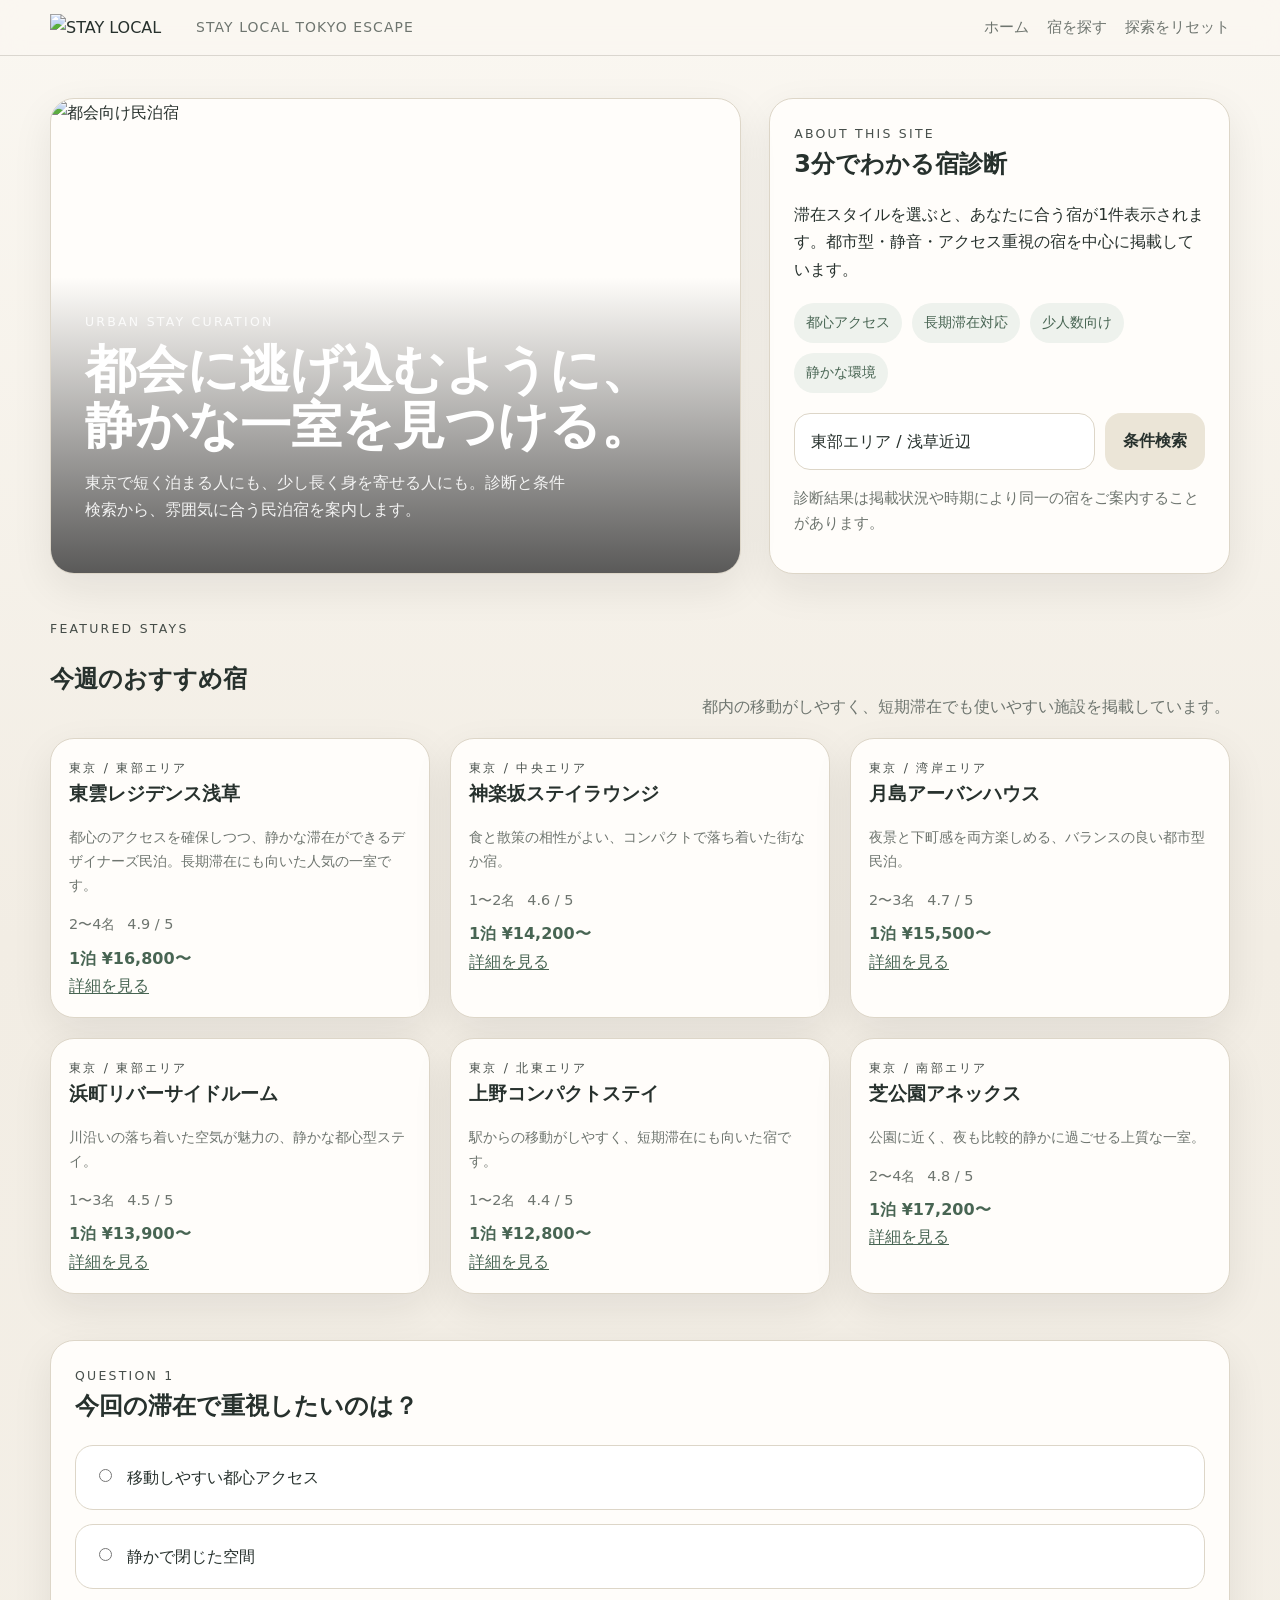
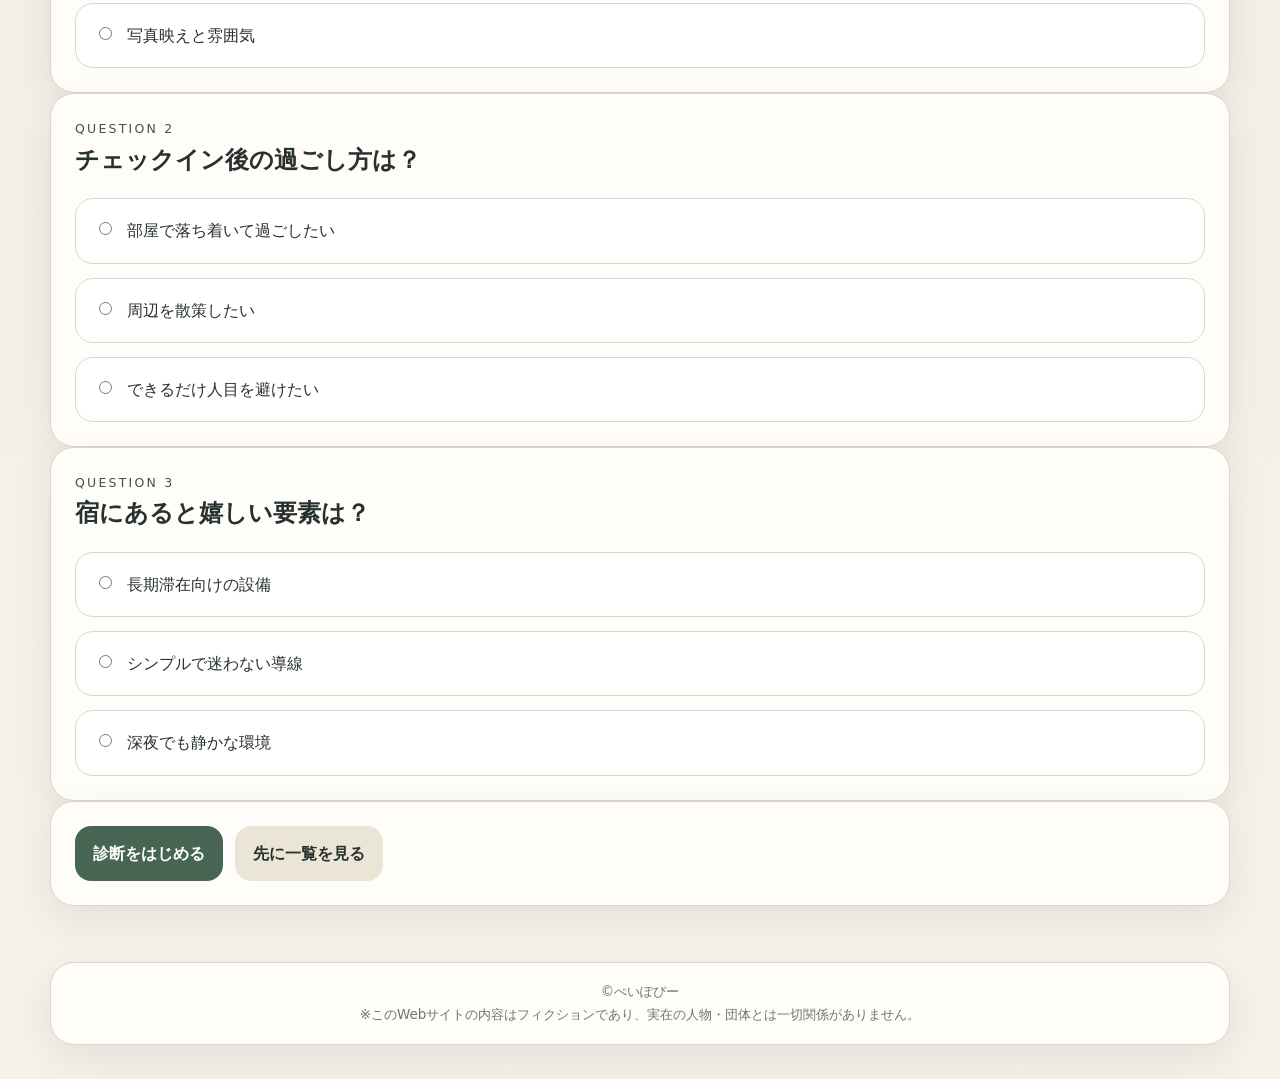
==== index.html @ 92709cf9 "Add files via upload" ====
<!doctype html>
<html lang="ja">
<head>
  <meta charset="utf-8">
  <meta name="viewport" content="width=device-width,initial-scale=1">
  <title>STAY LOCAL TOKYO ESCAPE | 都会向け民泊宿サイト</title>
  <meta name="description" content="都会向け民泊宿を紹介する、診断付きの民泊案内サイト。">
  <link rel="icon" href="./assets/images/favicon_32x32.png" data-r2-href="assets/images/favicon_32x32.png" sizes="32x32">
  <link rel="stylesheet" href="./assets/css/style.css">
<script>
(function () {
  const params = new URLSearchParams(location.search);
  if (!params.get('mode')) {
    params.set('mode', 'favorite');
    const next = location.pathname + '?' + params.toString() + location.hash;
    location.replace(next);
  }
})();
</script>


<script>
(function(){
  const mode=new URLSearchParams(location.search).get('mode');
  if(mode==='trap'){
    document.documentElement.classList.add('page-negative');
    document.body.classList.add('page-negative');
  }
})();
</script>

</head>
<body>

<header class="site-header">
  <div class="container">
    <a class="brand" href="./">
      <img src="./assets/images/logo_240x80.png" data-r2-src="assets/images/logo_240x80.png" alt="STAY LOCAL">
      <div class="brand-copy" data-archive-title>STAY LOCAL TOKYO ESCAPE</div>
    </a>
    <nav class="nav">
      <a href="./">ホーム</a>
      <a href="./search.html">宿を探す</a>
      
      <a href="javascript:void(0)" data-reset-arg>探索をリセット</a>
    </nav>
  </div>
</header>

<main>
  <section class="hero">
    <div class="container hero-grid">
      <div class="hero-card">
        <img src="./assets/images/hero_main_1440x900.png" data-r2-src="assets/images/hero_main_1440x900.png" alt="都会向け民泊宿">
        <div class="hero-overlay">
          <div class="eyebrow">Urban stay curation</div>
          <h1 class="hero-title"><span id="hero-title-main">都会に逃げ込むように、<br>静かな一室を見つける。</span></h1>
          <p class="hero-copy"><span id="hero-copy-main">東京で短く泊まる人にも、少し長く身を寄せる人にも。診断と条件検索から、雰囲気に合う民泊宿を案内します。</span></p>
        </div>
      </div>
      <aside class="hero-side panel">
        <div class="eyebrow">About this site</div>
        <h2>3分でわかる宿診断</h2>
        <p>滞在スタイルを選ぶと、あなたに合う宿が1件表示されます。都市型・静音・アクセス重視の宿を中心に掲載しています。</p>
        <div class="tag-list">
          <span class="tag">都心アクセス</span><span class="tag">長期滞在対応</span><span class="tag">少人数向け</span><span class="tag">静かな環境</span>
        </div>
        <div class="search-bar" style="margin-top:18px">
          <input type="text" value="東部エリア / 浅草近辺" aria-label="おすすめ条件" readonly>
          <a class="button alt" href="./search.html">条件検索</a>
        </div>
        <p class="notice">診断結果は掲載状況や時期により同一の宿をご案内することがあります。</p>
      </aside>
    </div>
  </section>

  <section class="section">
    <div class="container section-head">
      <div><div class="eyebrow">Featured stays</div><h2>今週のおすすめ宿</h2></div>
      <p>都内の移動がしやすく、短期滞在でも使いやすい施設を掲載しています。</p>
    </div>
    <div class="container grid-3" id="featured-stays"></div>
  </section>

  <section class="section">
    <div class="container">
      <form id="diagnosis-form"></form>
      <div class="panel">
        <div class="choice-row">
          <button id="start-diagnosis" class="button">診断をはじめる</button>
          <a class="button alt" href="./search.html">先に一覧を見る</a>
        </div>
        <p id="diagnosis-teaser" class="notice hidden" style="margin-top:12px;">結果を読み込み中です…</p>
      </div>
    </div>
  </section>
</main>

<footer class="site-footer">
  <div class="container">
    <div class="footer-card">
      <div>©ぺいぽぴー</div>
      <div>※このWebサイトの内容はフィクションであり、実在の人物・団体とは一切関係がありません。</div>
    </div>
  </div>
</footer>

<div id="noise-overlay" class="noise-overlay" aria-hidden="true">
  <div class="noise-layer noise-layer-1"></div>
  <div class="noise-layer noise-layer-2"></div>
  <div class="noise-layer noise-layer-3"></div>
  <div class="noise-flash noise-flash-overlay"></div>
  <div id="noise-message" class="noise-message">サイトが改変されました。</div>
</div>

<div class="noise-flash"></div>
<div class="fade-layer"></div>

<script src="./assets/js/config.js"></script>
<script src="./assets/js/main.js"></script>
<script src="./assets/js/diagnosis.js"></script>
<script>
fetch(dataUrl('data/stays.json')).then(r=>r.json()).then(stays=>{
  const el = document.getElementById('featured-stays');
  el.innerHTML = stays.map(stay => `
    <article class="card">
      <img src="${assetUrl(stay.thumb)}" alt="">
      <div class="card-body">
        <div class="eyebrow">${stay.area}</div>
        <h3>${stay.name}</h3>
        <p class="muted small">${stay.summary}</p>
        <div class="meta"><span>${stay.capacity}</span><span>${stay.score}</span></div>
        <div class="price">${stay.priceText}</div>
        <a class="inline-link" href="${window.withModeUrl(`./detail.html?id=${stay.id}`, window.getMode ? window.getMode() : 'favorite')}">詳細を見る</a>
      </div>
    </article>
  `).join('');
});
</script>

<script>
(function(){
  function applyModeToLinks() {
    const params = new URLSearchParams(location.search);
    const mode = params.get('mode') || 'favorite';
    document.querySelectorAll('a[href]').forEach(a => {
      const href = a.getAttribute('href');
      if (!href || href.startsWith('javascript:') || href.startsWith('#')) return;
      if (!href.startsWith('./') && !href.startsWith('/')) return;
      const url = new URL(href, location.origin);
      url.searchParams.set('mode', mode);
      a.setAttribute('href', url.pathname + '?' + url.searchParams.toString());
    });
  }
  if (document.readyState === 'loading') {
    document.addEventListener('DOMContentLoaded', applyModeToLinks);
  } else {
    applyModeToLinks();
  }
})();
</script>

<script>if(window.applyCurrentModeToLinks){window.applyCurrentModeToLinks(document);}</script>

<script>
(function(){
  function patchFeaturedCardsMode(){
    if (!window.withModeUrl || !window.getMode) return;
    const mode = window.getMode();
    const container = document.getElementById('featured-stays');
    if (!container) return;
    container.querySelectorAll('a[href]').forEach(a => {
      const href = a.getAttribute('href') || '';
      if (href.includes('./detail.html?id=') || href.includes('./result.html?stay=')) {
        a.setAttribute('href', window.withModeUrl(href, mode));
      }
    });
  }
  if (document.readyState === 'loading') {
    document.addEventListener('DOMContentLoaded', function(){
      setTimeout(patchFeaturedCardsMode, 0);
      setTimeout(patchFeaturedCardsMode, 200);
    });
  } else {
    setTimeout(patchFeaturedCardsMode, 0);
    setTimeout(patchFeaturedCardsMode, 200);
  }
})();
</script>

</body>
</html>
---- assets/css/style.css ----
:root{
  --bg:#f6f2ea;--paper:#fffdfa;--ink:#27312d;--muted:#6e756f;--line:#ddd6c8;
  --accent:#486553;--accent-2:#b03a2e;--shadow:0 14px 40px rgba(20,20,20,.08);
  --radius:24px;--max:1180px;
}
*{box-sizing:border-box}
html{scroll-behavior:smooth}
body{margin:0;font-family:"Hiragino Sans","Yu Gothic UI","Meiryo",system-ui,sans-serif;color:var(--ink);background:linear-gradient(180deg,#faf7f1,#f2ede4 35%,#f6f2ea);line-height:1.7}
a{color:inherit;text-decoration:none}img{max-width:100%;display:block}
.container{width:min(calc(100% - 32px),var(--max));margin:0 auto}
.site-header{position:sticky;top:0;z-index:20;background:rgba(250,247,241,.9);backdrop-filter:blur(12px);border-bottom:1px solid rgba(180,175,165,.45)}
.site-header .container{display:flex;align-items:center;justify-content:space-between;padding:14px 0}
.brand{display:flex;align-items:center;gap:14px}.brand img{width:132px;height:auto}.brand-copy{font-size:.87rem;color:var(--muted);letter-spacing:.08em}
.nav{display:flex;gap:18px;align-items:center;flex-wrap:wrap}.nav a{font-size:.95rem;color:var(--muted)}.nav a:hover{color:var(--ink)}
.hero{padding:42px 0 26px}.hero-grid{display:grid;grid-template-columns:1.2fr .8fr;gap:28px;align-items:stretch}
.hero-card,.panel,.card,.result-card,.detail-grid section,.review-card,.archive-card,.footer-card{background:var(--paper);border:1px solid var(--line);border-radius:var(--radius);box-shadow:var(--shadow)}
.hero-card{overflow:hidden;position:relative;min-height:460px}.hero-card img{width:100%;height:100%;object-fit:cover;filter:saturate(.92)}
.hero-overlay{position:absolute;inset:auto 0 0 0;padding:34px;background:linear-gradient(180deg,transparent,rgba(20,20,20,.7));color:#fff}
.eyebrow{letter-spacing:.18em;font-size:.78rem;text-transform:uppercase;opacity:.85}.hero-title{font-size:clamp(2rem,4vw,3.5rem);line-height:1.08;margin:10px 0 14px}.hero-copy{max-width:48ch;opacity:.9}
.hero-side{padding:28px}.tag-list{display:flex;flex-wrap:wrap;gap:10px;margin:20px 0}.tag{padding:8px 12px;border-radius:999px;background:#eef2ed;color:var(--accent);font-size:.88rem}
.grid-3{display:grid;grid-template-columns:repeat(3,1fr);gap:20px}.card{overflow:hidden}
.card-body{padding:18px}.card h3,.panel h2,.result-meta h1,.detail-lead h1,.archive-card h1{margin:0 0 8px}
.meta{display:flex;gap:12px;flex-wrap:wrap;color:var(--muted);font-size:.9rem}.price{font-weight:700;color:var(--accent);margin-top:8px}
.section{padding:18px 0 28px}.section-head{display:flex;justify-content:space-between;align-items:end;margin-bottom:18px;gap:16px}.section-head p{margin:0;color:var(--muted)}
.panel{padding:24px}.diagnosis-choices{display:grid;gap:14px;margin-top:18px}
.choice-btn,.button{appearance:none;border:none;cursor:pointer;background:var(--accent);color:#fff;padding:14px 18px;border-radius:16px;font:inherit;font-weight:700;transition:transform .15s ease,opacity .15s ease,background .15s ease}
.choice-btn:hover,.button:hover{transform:translateY(-1px);opacity:.94}.choice-btn.alt,.button.alt{background:#ebe5d7;color:var(--ink)}
.choice-row{display:flex;gap:12px;flex-wrap:wrap}.notice{font-size:.92rem;color:var(--muted)}
.search-bar{display:flex;gap:10px;flex-wrap:wrap}.search-bar input{flex:1;min-width:220px;padding:14px 16px;border-radius:16px;border:1px solid var(--line);background:#fff;color:var(--ink);font:inherit}
.result-card{display:grid;grid-template-columns:1.15fr .85fr;overflow:hidden}.result-visual{position:relative;background:#111}
.result-visual img{width:100%;height:100%;object-fit:cover;transition:transform .25s ease,filter .25s ease}.result-visual.is-clickable:hover img{transform:scale(1.025)}
.result-visual .click-hint{position:absolute;left:16px;bottom:16px;padding:8px 12px;border-radius:999px;background:rgba(255,255,255,.92);font-size:.9rem;color:var(--ink)}
.result-meta{padding:30px}.kpis{display:grid;grid-template-columns:repeat(3,1fr);gap:12px;margin:20px 0}.kpi{padding:14px;border-radius:18px;background:#f3efe7}.kpi strong{display:block;font-size:1.1rem}
.gallery{display:grid;grid-template-columns:repeat(3,1fr);gap:14px}.gallery img{border-radius:18px;border:1px solid var(--line)}
.detail-grid{display:grid;grid-template-columns:1.2fr .8fr;gap:22px}.sticky-box{position:sticky;top:96px}
.list{margin:0;padding-left:1.1em}.list li{margin:6px 0}.alert-list{margin:14px 0 0;padding-left:1.2em}.alert-list li{color:var(--accent-2);font-weight:700}
.review-list{display:grid;gap:14px}.review-card{padding:18px}.review-head{display:flex;justify-content:space-between;gap:12px;color:var(--muted);font-size:.92rem}
.mode-badge{display:inline-flex;align-items:center;gap:8px;padding:8px 12px;border-radius:999px;background:#edf1ee;color:var(--accent);font-size:.88rem;font-weight:700}
.muted{color:var(--muted)}.small{font-size:.9rem}.site-footer{padding:28px 0 34px}.footer-card{padding:18px;text-align:center;color:var(--muted);font-size:.84rem}
.noise-flash,.fade-layer{pointer-events:none;position:fixed;inset:0;opacity:0;z-index:60;transition:opacity .18s ease}.noise-flash{background:url('./../images/img_noise_1920x1080.png') center/cover no-repeat;mix-blend-mode:screen}.fade-layer{background:rgba(8,8,8,.18)}
.page-trap{filter:saturate(.86)}.page-trap .mode-badge{background:#f3e7e7;color:#8d3a34}.page-trap .site-header{background:rgba(244,240,234,.92)}
.hidden{display:none !important}.inline-link{color:var(--accent);text-decoration:underline;text-underline-offset:2px}
.archive-link{margin-top:18px;display:inline-flex;align-items:center;gap:8px;font-weight:700;color:var(--accent);text-decoration:underline;text-underline-offset:4px}
.archive-hero{min-height:100vh;background:linear-gradient(rgba(14,14,14,.45),rgba(14,14,14,.72)),url('./../assets/images/img_archive_bg_1920x1080.png') center/cover no-repeat fixed;color:#e9eceb}
.archive-hero .site-header{background:rgba(16,18,18,.72);border-color:rgba(255,255,255,.08)}.archive-hero .brand-copy,.archive-hero .nav a,.archive-hero .footer-card{color:#c6cfca}
.archive-wrap{padding:44px 0 26px}.archive-card{background:rgba(18,22,24,.8);border:1px solid rgba(198,207,202,.18);box-shadow:0 18px 60px rgba(0,0,0,.3);padding:28px}
.archive-grid{display:grid;grid-template-columns:1fr 1fr;gap:18px}.archive-block{background:rgba(255,255,255,.03);border:1px solid rgba(255,255,255,.08);border-radius:20px;padding:18px}
.archive-label{font-size:.78rem;letter-spacing:.18em;text-transform:uppercase;color:#9fb3a6}.archive-em{color:#ff7a6d;font-weight:800;letter-spacing:.03em}
.micro-noise{position:fixed;inset:0;pointer-events:none;z-index:50;background:url('./../assets/images/img_noise_1920x1080.png') center/cover repeat;opacity:0}
.glitch-on{animation:archiveGlitch .9s linear}
@keyframes archiveGlitch{0%{opacity:.02;transform:translate(0,0)}15%{opacity:.1;transform:translate(-4px,1px)}30%{opacity:.18;transform:translate(4px,-2px)}45%{opacity:.08;transform:translate(-2px,2px)}60%{opacity:.15;transform:translate(3px,1px)}100%{opacity:0;transform:translate(0,0)}}
@media (max-width:900px){.hero-grid,.result-card,.detail-grid,.archive-grid{grid-template-columns:1fr}.grid-3,.gallery,.kpis{grid-template-columns:1fr}.sticky-box{position:static}}


/* site altered overlay */
.noise-overlay {
  position: fixed;
  inset: 0;
  z-index: 9999;
  overflow: hidden;
  isolation: isolate;
  opacity: 0;
  visibility: hidden;
  pointer-events: none;
  background:
    repeating-linear-gradient(
      0deg,
      rgba(210, 210, 210, 0.16) 0px,
      rgba(110, 110, 110, 0.22) 1px,
      rgba(185, 185, 185, 0.16) 2px,
      rgba(90, 90, 90, 0.18) 3px
    ),
    linear-gradient(180deg, rgba(120,120,120,0.18), rgba(165,165,165,0.18));
}

.noise-overlay.is-active {
  opacity: 1;
  visibility: visible;
  pointer-events: auto;
}

.noise-overlay .noise-layer,
.noise-overlay .noise-flash,
.noise-overlay .noise-message {
  position: absolute;
}

.noise-overlay .noise-layer {
  inset: -8%;
  pointer-events: none;
  z-index: 1;
}

.noise-overlay .noise-layer-1 {
  background:
    repeating-linear-gradient(
      0deg,
      rgba(240,240,240,0.18) 0px,
      rgba(70,70,70,0.24) 1px,
      rgba(200,200,200,0.18) 2px,
      rgba(90,90,90,0.22) 3px,
      rgba(170,170,170,0.14) 4px
    );
  mix-blend-mode: screen;
}

.noise-overlay .noise-layer-2 {
  background:
    repeating-linear-gradient(
      90deg,
      rgba(255,255,255,0.03) 0px,
      rgba(0,0,0,0.08) 2px,
      rgba(255,255,255,0.03) 4px
    ),
    repeating-linear-gradient(
      0deg,
      rgba(255,255,255,0.08) 0px,
      rgba(0,0,0,0.12) 2px,
      rgba(255,255,255,0.06) 4px,
      rgba(0,0,0,0.08) 6px
    );
  mix-blend-mode: overlay;
}

.noise-overlay .noise-layer-3 {
  background:
    linear-gradient(
      180deg,
      rgba(255,255,255,0.00) 0%,
      rgba(255,255,255,0.16) 14%,
      rgba(0,0,0,0.12) 28%,
      rgba(255,255,255,0.10) 44%,
      rgba(0,0,0,0.10) 62%,
      rgba(255,255,255,0.12) 78%,
      rgba(255,255,255,0.00) 100%
    );
  opacity: 0.55;
  filter: blur(0.4px);
}

.noise-overlay .noise-flash-overlay {
  inset: 0;
  z-index: 2;
  background:
    linear-gradient(
      180deg,
      rgba(255,255,255,0) 0%,
      rgba(255,255,255,0.16) 25%,
      rgba(255,255,255,0) 52%,
      rgba(255,255,255,0.12) 76%,
      rgba(255,255,255,0) 100%
    );
  opacity: 0;
}

.noise-overlay .noise-message {
  z-index: 10;
  top: 50%;
  left: 50%;
  transform: translate(-50%, -50%);
  width: min(88vw, 760px);
  padding: 0 16px;
  text-align: center;
  white-space: nowrap;
  color: #7c0606;
  font-size: clamp(1.8rem, 3.2vw, 3rem);
  font-weight: 900;
  letter-spacing: 0.14em;
  line-height: 1.65;
  opacity: 1;
  pointer-events: none;
  text-shadow:
    0 0 1px rgba(255,255,255,0.45),
    0 0 3px rgba(255,255,255,0.25),
    0 0 4px rgba(0,0,0,1),
    0 0 10px rgba(0,0,0,0.98),
    0 0 18px rgba(0,0,0,0.95),
    0 3px 6px rgba(60,0,0,0.95),
    0 0 16px rgba(120,0,0,0.7);
}

.noise-overlay .noise-message::before,
.noise-overlay .noise-message::after {
  content: "サイトが改変されました。";
  position: absolute;
  inset: 0;
  pointer-events: none;
}

.noise-overlay .noise-message::before {
  color: rgba(255, 220, 220, 0.22);
  transform: translate(2px, 0);
  mix-blend-mode: screen;
}

.noise-overlay .noise-message::after {
  color: rgba(50, 0, 0, 0.42);
  transform: translate(-2px, 1px);
}

.noise-overlay.is-active .noise-layer-1 {
  animation: staticBandA 0.08s steps(2, end) infinite;
}

.noise-overlay.is-active .noise-layer-2 {
  animation: staticBandB 0.11s steps(3, end) infinite;
}

.noise-overlay.is-active .noise-layer-3 {
  animation: rollingBand 0.28s linear infinite;
}

.noise-overlay.is-active .noise-flash-overlay {
  animation: flashSweep 0.32s linear infinite;
}

@keyframes staticBandA {
  0% {
    opacity: 0.95;
    transform: translateY(-8px) scaleY(1.04);
  }
  50% {
    opacity: 0.7;
    transform: translateY(5px) scaleY(1.01);
  }
  100% {
    opacity: 0.92;
    transform: translateY(-3px) scaleY(1.05);
  }
}

@keyframes staticBandB {
  0% {
    opacity: 0.65;
    transform: translateX(-10px);
  }
  50% {
    opacity: 0.45;
    transform: translateX(12px);
  }
  100% {
    opacity: 0.7;
    transform: translateX(-6px);
  }
}

@keyframes rollingBand {
  0% {
    transform: translateY(-24%);
  }
  100% {
    transform: translateY(24%);
  }
}

@keyframes flashSweep {
  0% {
    opacity: 0;
    transform: translateY(-18%);
  }
  35% {
    opacity: 0.42;
  }
  100% {
    opacity: 0;
    transform: translateY(18%);
  }
}

@media (max-width:760px) {
  .noise-overlay .noise-message {
    white-space: normal;
    letter-spacing: 0.08em;
    line-height: 1.5;
  }
}


/* diagnosis result hand overlay using the same stay_01_01 image */
.result-image-wrap {
  position: relative;
  display: block;
}

.result-image-wrap > img {
  display: block;
  width: 100%;
  height: auto;
}

.result-image-wrap::after {
  content: "";
  position: absolute;
  right: 2.5%;
  bottom: 4%;
  width: 24%;
  aspect-ratio: 1 / 1.15;
  opacity: 0;
  pointer-events: none;
  filter: blur(0.8px);
  transition: opacity 0.18s ease;
  background:
    radial-gradient(ellipse at 50% 55%, rgba(38, 28, 22, 0.94) 0 18%, rgba(38, 28, 22, 0.70) 19%, rgba(38, 28, 22, 0) 46%),
    radial-gradient(ellipse at 34% 56%, rgba(34, 24, 20, 0.92) 0 11%, rgba(34, 24, 20, 0) 36%),
    radial-gradient(ellipse at 67% 51%, rgba(34, 24, 20, 0.92) 0 10%, rgba(34, 24, 20, 0) 34%),
    linear-gradient(155deg, rgba(42, 30, 24, 0.96), rgba(16, 12, 10, 0.90));
  clip-path: polygon(10% 78%, 15% 60%, 21% 40%, 28% 24%, 37% 12%, 45% 11%, 51% 26%, 56% 11%, 64% 7%, 70% 17%, 71% 34%, 76% 10%, 84% 8%, 89% 19%, 88% 39%, 93% 15%, 99% 17%, 99% 33%, 95% 51%, 91% 72%, 85% 91%, 63% 98%, 46% 94%, 29% 89%);
  box-shadow: -16px 12px 28px rgba(0,0,0,0.42);
  mix-blend-mode: multiply;
}

.result-image-wrap.result-image-wrap--hand::after {
  opacity: 0.92;
}


.blood-warning{
  margin:10px 0 18px;
  padding:14px 16px;
  border-radius:16px;
  border:1px solid rgba(120,0,0,.18);
  background:linear-gradient(180deg, rgba(255,244,244,.95), rgba(255,232,232,.92));
  color:#8e1111;
  font-weight:800;
  letter-spacing:.04em;
  cursor:pointer;
  box-shadow:inset 0 0 0 1px rgba(255,255,255,.4),0 10px 22px rgba(80,0,0,.08);
  text-shadow:0 1px 0 rgba(255,255,255,.55),0 0 8px rgba(120,0,0,.08);
}
.blood-warning:hover{filter:brightness(.98)}
.blood-warning:focus{outline:2px solid #8e1111;outline-offset:3px}


/* trap mode negative display */
.page-negative {
  filter: invert(1) hue-rotate(180deg) brightness(1.1) contrast(1.1);
  background: #fff !important;
}

.page-negative img,
.page-negative video {
  filter: invert(1) hue-rotate(180deg) brightness(1.1) contrast(1.1);
}

.madness-link {
  color: #b00000;
  font-weight: 900;
  text-decoration: none;
  letter-spacing: .06em;
  display: inline-block;
  line-height: 1.8;
  text-shadow: 0 0 6px rgba(120,0,0,.35);
}

.madness-link:hover {
  opacity: .86;
}


/* anomaly 2: red glitch text in summary area */
.anomaly-2-copy {
  color: #980000 !important;
  font-weight: 900;
  letter-spacing: 0.06em;
  line-height: 1.9;
  cursor: pointer;
  user-select: none;
  position: relative;
  display: inline-block;
  text-shadow:
    0 0 1px rgba(255,255,255,0.12),
    0 0 4px rgba(120,0,0,0.35),
    1px 0 0 rgba(255,0,0,0.18),
    -1px 0 0 rgba(70,0,0,0.25);
  animation: anomaly2Flicker 1.25s steps(2, end) infinite;
}

.anomaly-2-copy::before,
.anomaly-2-copy::after {
  content: attr(data-glitch);
  position: absolute;
  inset: 0;
  pointer-events: none;
  opacity: 0.55;
}

.anomaly-2-copy::before {
  transform: translate(-1px, 0);
  color: rgba(140, 0, 0, 0.6);
  mix-blend-mode: multiply;
}

.anomaly-2-copy::after {
  transform: translate(1px, 0);
  color: rgba(255, 120, 120, 0.25);
  mix-blend-mode: screen;
}

@keyframes anomaly2Flicker {
  0% { opacity: 1; filter: blur(0px); }
  8% { opacity: 0.86; filter: blur(0.2px); }
  11% { opacity: 1; transform: translateX(1px); }
  13% { opacity: 0.78; transform: translateX(-1px); }
  18% { opacity: 1; transform: translateX(0); }
  52% { opacity: 0.93; }
  54% { opacity: 0.75; }
  56% { opacity: 1; }
  100% { opacity: 1; filter: blur(0px); }
}
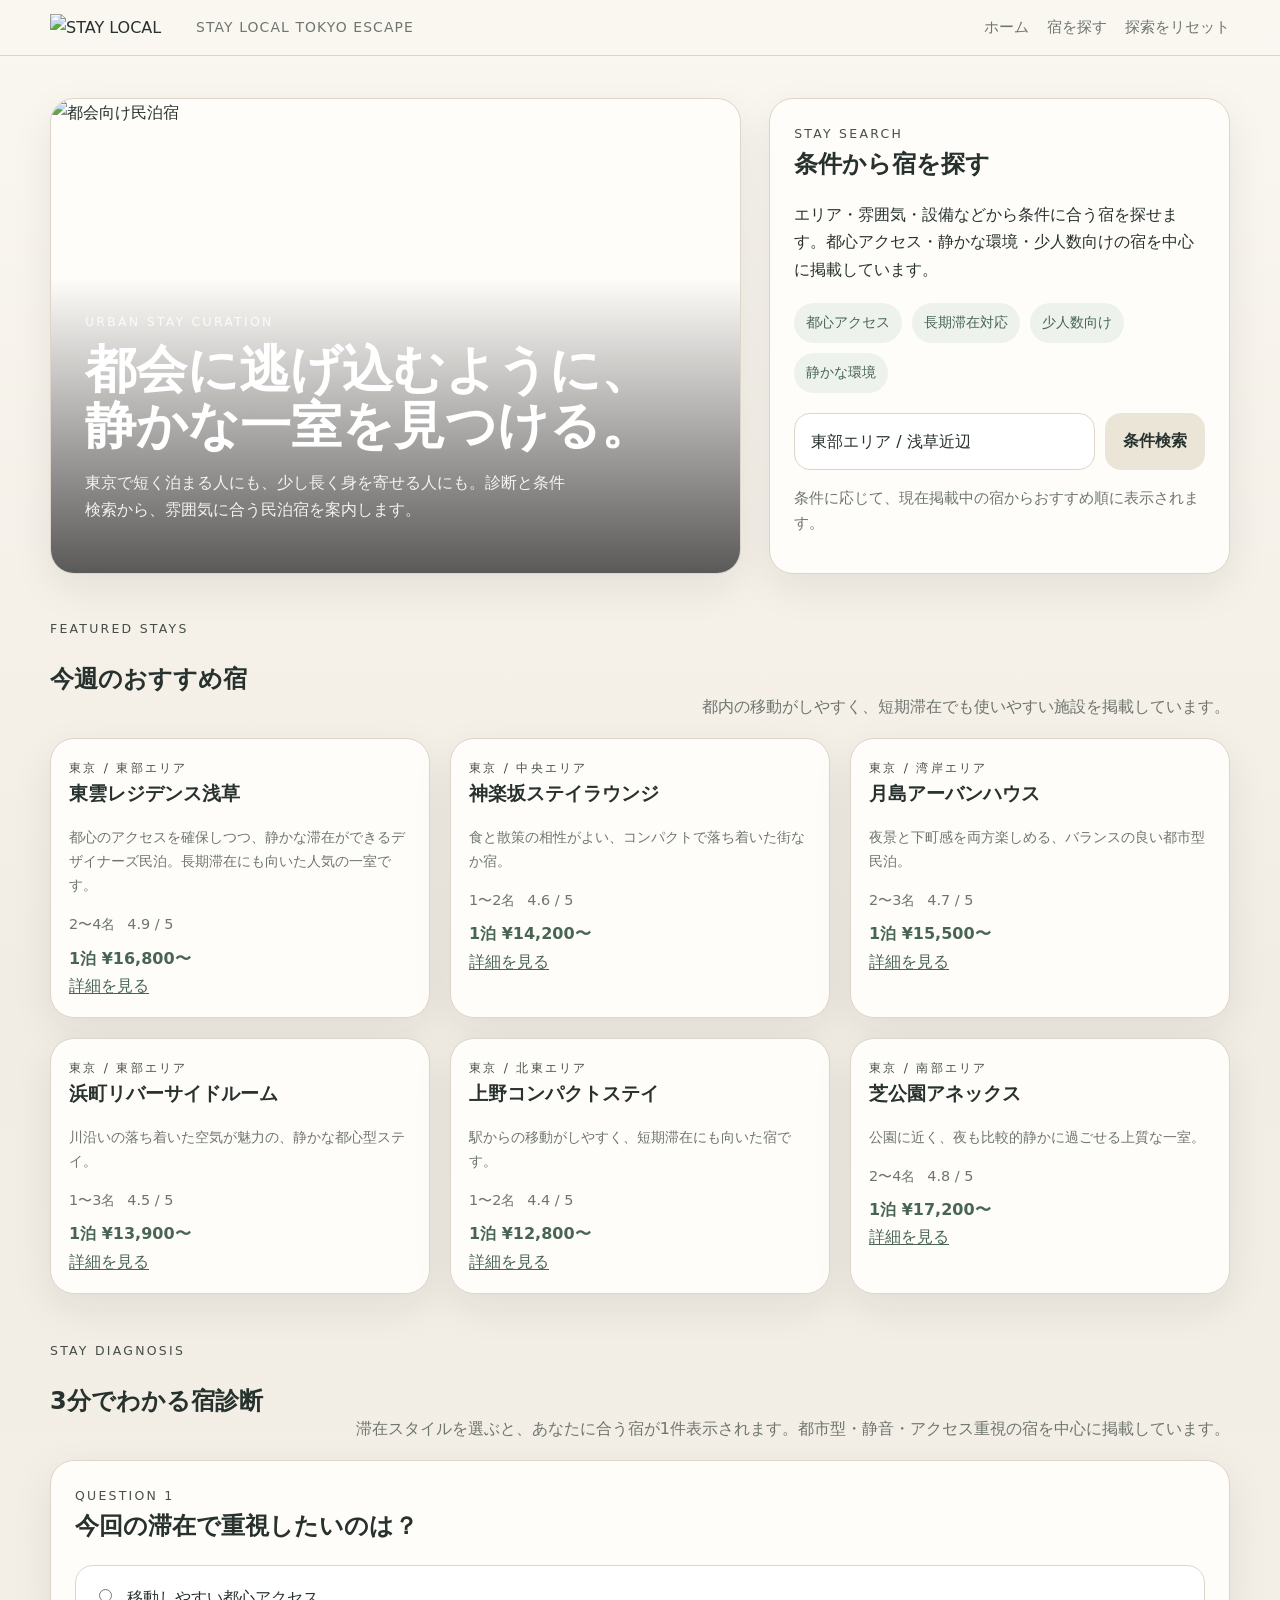
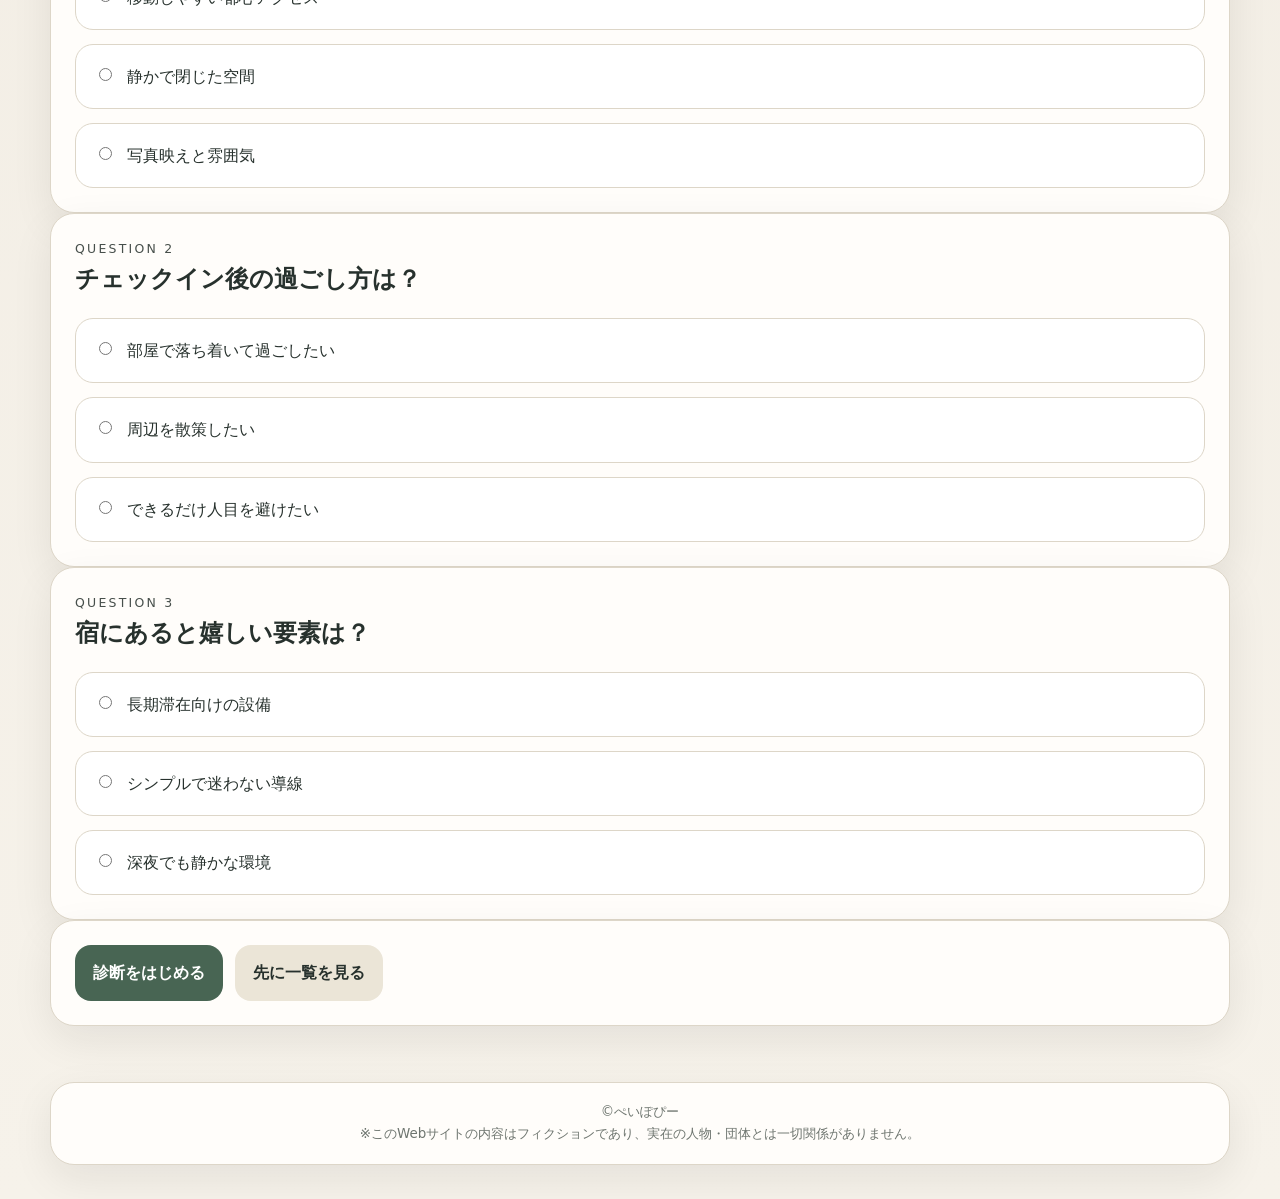
==== commit 40447a8c: "Add files via upload" ====
--- a/index.html
+++ b/index.html
@@ -59,9 +59,9 @@
         </div>
       </div>
       <aside class="hero-side panel">
-        <div class="eyebrow">About this site</div>
-        <h2>3分でわかる宿診断</h2>
-        <p>滞在スタイルを選ぶと、あなたに合う宿が1件表示されます。都市型・静音・アクセス重視の宿を中心に掲載しています。</p>
+        <div class="eyebrow">Stay search</div>
+        <h2>条件から宿を探す</h2>
+        <p>エリア・雰囲気・設備などから条件に合う宿を探せます。都心アクセス・静かな環境・少人数向けの宿を中心に掲載しています。</p>
         <div class="tag-list">
           <span class="tag">都心アクセス</span><span class="tag">長期滞在対応</span><span class="tag">少人数向け</span><span class="tag">静かな環境</span>
         </div>
@@ -69,7 +69,7 @@
           <input type="text" value="東部エリア / 浅草近辺" aria-label="おすすめ条件" readonly>
           <a class="button alt" href="./search.html">条件検索</a>
         </div>
-        <p class="notice">診断結果は掲載状況や時期により同一の宿をご案内することがあります。</p>
+        <p class="notice">条件に応じて、現在掲載中の宿からおすすめ順に表示されます。</p>
       </aside>
     </div>
   </section>
@@ -84,6 +84,13 @@
 
   <section class="section">
     <div class="container">
+      <div class="section-head" style="margin-bottom:18px">
+        <div>
+          <div class="eyebrow">Stay diagnosis</div>
+          <h2>3分でわかる宿診断</h2>
+        </div>
+        <p>滞在スタイルを選ぶと、あなたに合う宿が1件表示されます。都市型・静音・アクセス重視の宿を中心に掲載しています。</p>
+      </div>
       <form id="diagnosis-form"></form>
       <div class="panel">
         <div class="choice-row">
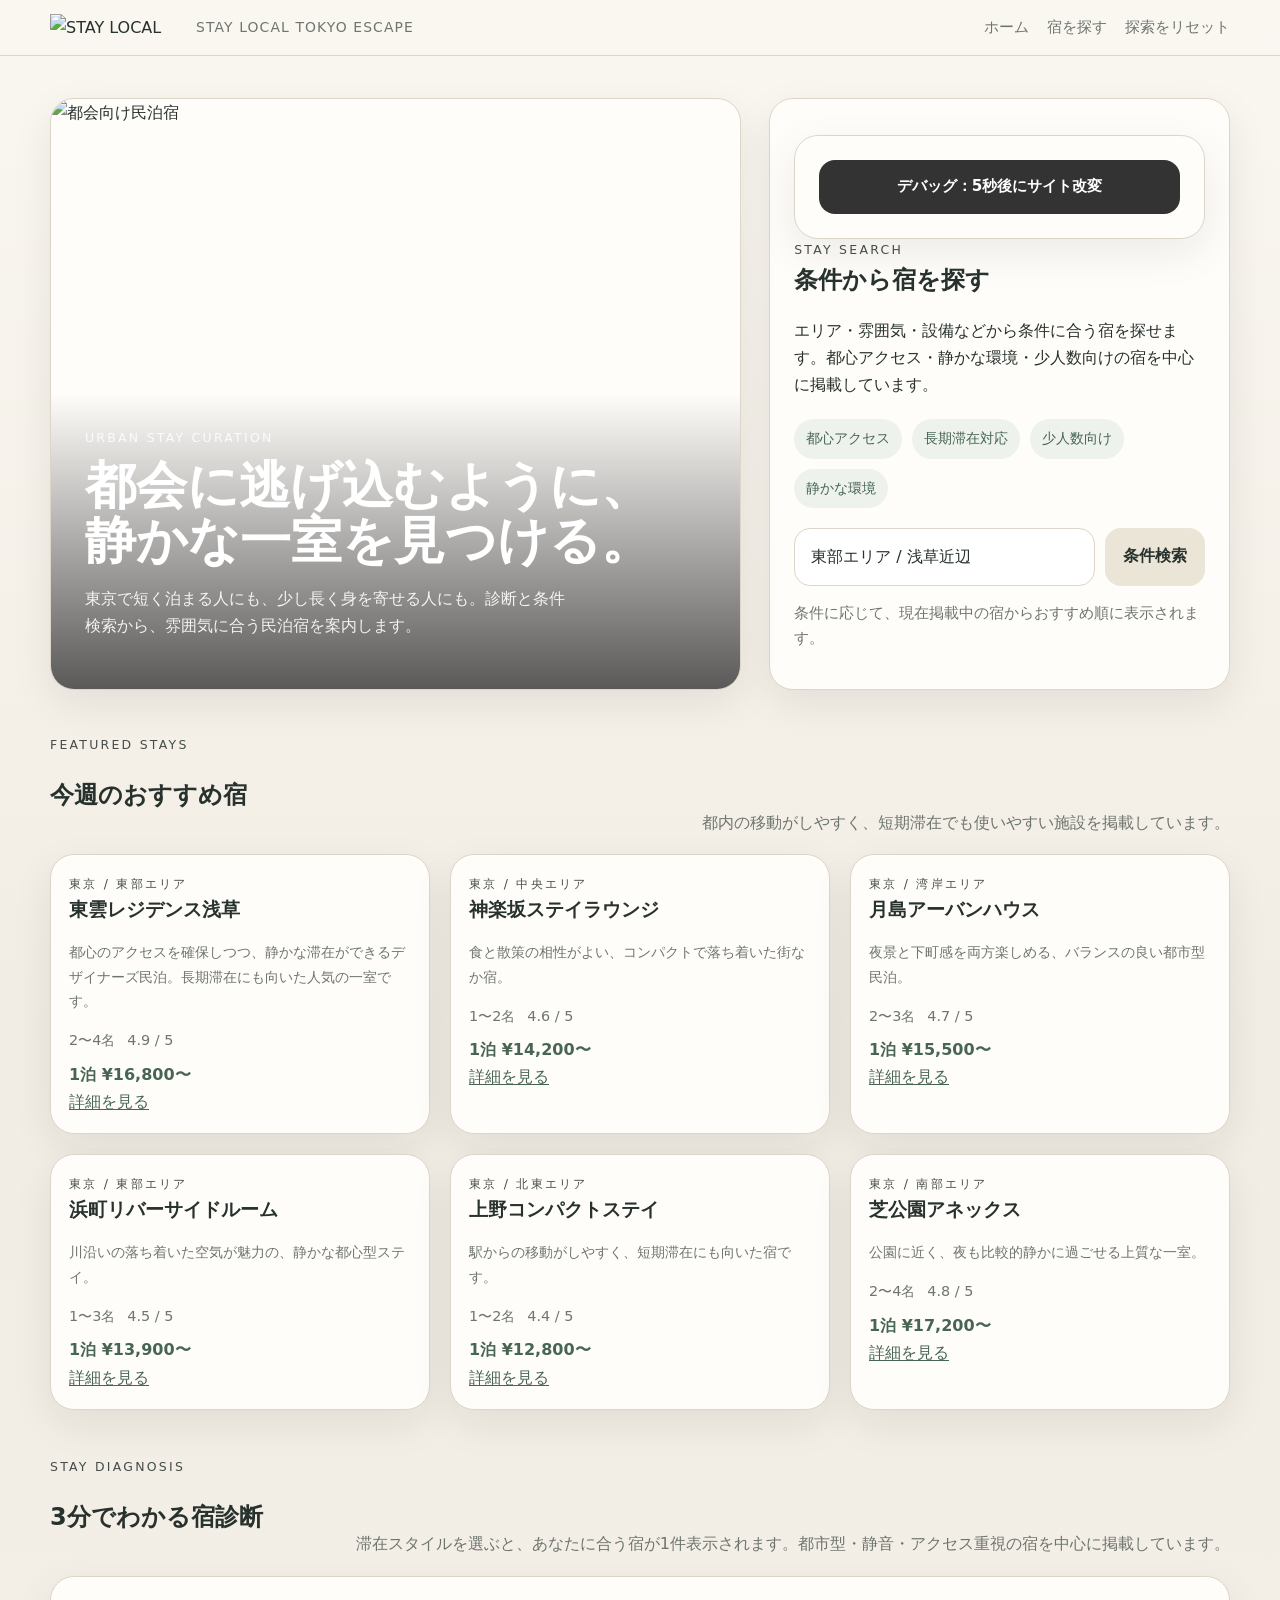
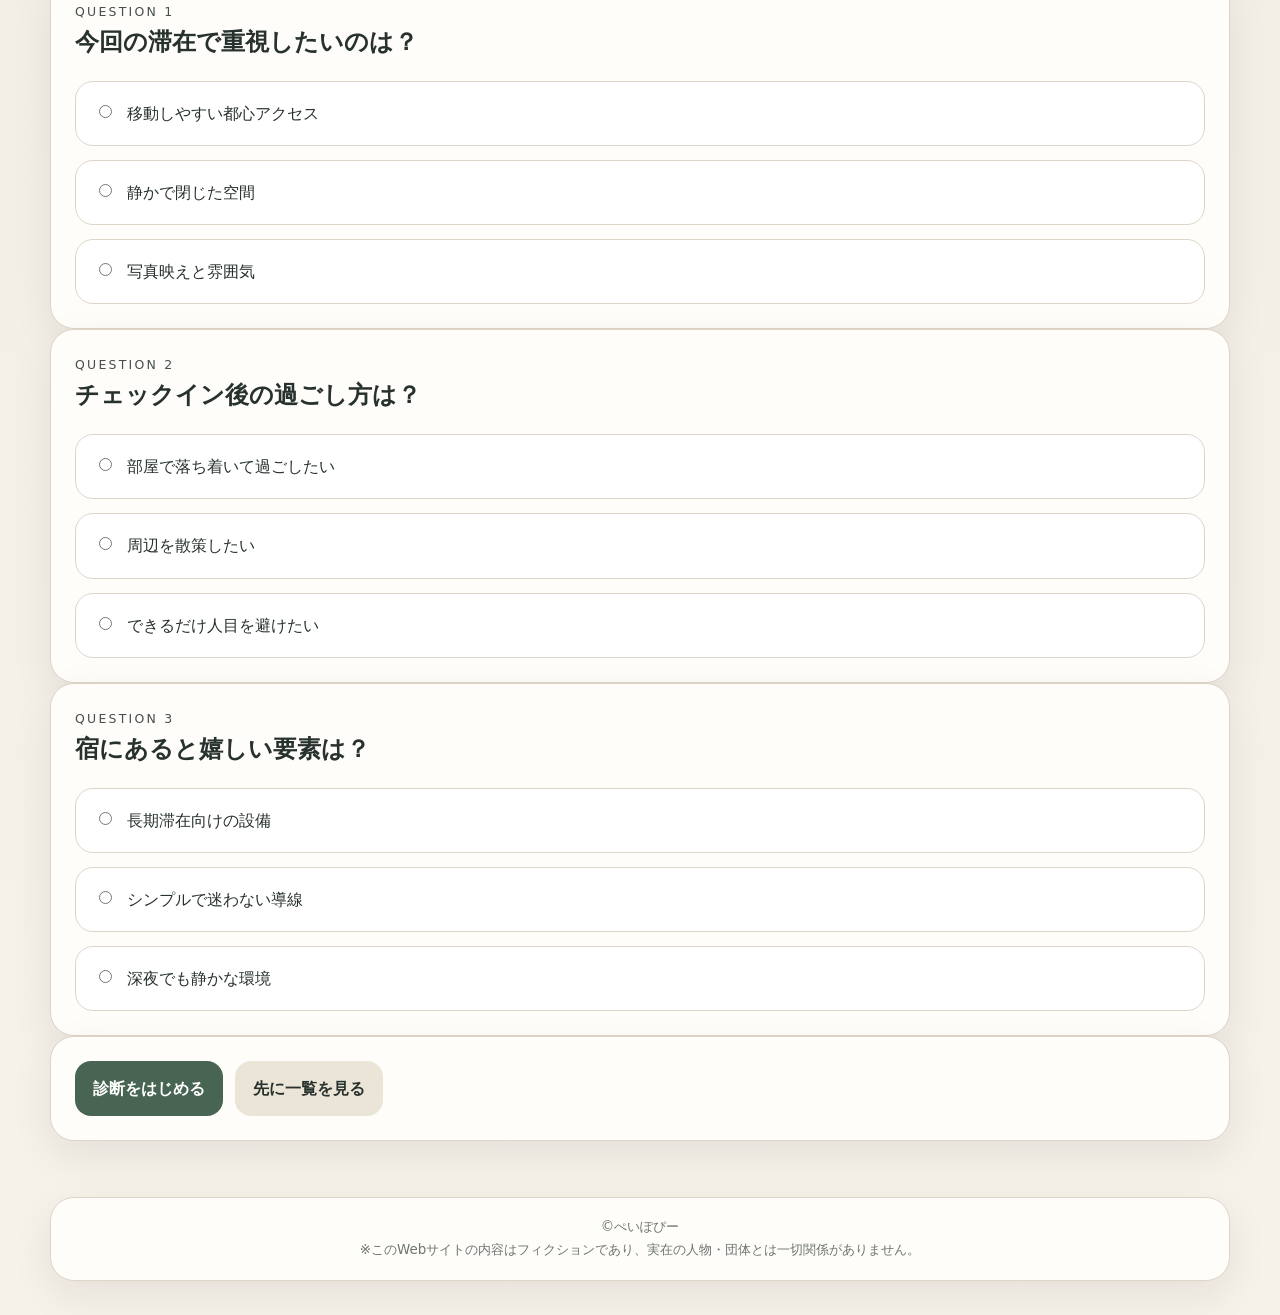
==== commit 4a8c6a7b: "a" ====
--- a/index.html
+++ b/index.html
@@ -59,6 +59,20 @@
         </div>
       </div>
       <aside class="hero-side panel">
+
+<div class="panel" style="margin-top:12px">
+  <button id="debug-trigger" class="button" style="width:100%;background:#333;color:#fff;">
+    デバッグ：5秒後にサイト改変
+  </button>
+</div>
+
+
+        <div id="trap-share-box" class="trap-share-box hidden">
+          <div class="eyebrow">Share</div>
+          <a id="trap-share-link" class="button trap-share-button" href="https://twitter.com/intent/tweet" target="_blank" rel="noopener noreferrer">Xで共有する</a>
+          <p class="notice small">※ trapモード到達後に表示されます。</p>
+        </div>
+
         <div class="eyebrow">Stay search</div>
         <h2>条件から宿を探す</h2>
         <p>エリア・雰囲気・設備などから条件に合う宿を探せます。都心アクセス・静かな環境・少人数向けの宿を中心に掲載しています。</p>
--- a/assets/css/style.css
+++ b/assets/css/style.css
@@ -407,3 +407,184 @@
   56% { opacity: 1; }
   100% { opacity: 1; filter: blur(0px); }
 }
+
+
+.trap-share-box {
+  margin-bottom: 18px;
+  padding-bottom: 16px;
+  border-bottom: 1px solid var(--line);
+}
+
+.trap-share-button {
+  display: inline-flex;
+  align-items: center;
+  justify-content: center;
+  width: 100%;
+  margin-top: 10px;
+  text-align: center;
+}
+
+
+/* mobile typography tuning */
+@media (max-width: 768px) {
+  html {
+    font-size: 15px;
+  }
+
+  body {
+    line-height: 1.7;
+  }
+
+  .site-header .container {
+    gap: 12px;
+  }
+
+  .brand-copy {
+    font-size: 0.95rem;
+    line-height: 1.35;
+  }
+
+  .nav {
+    gap: 14px;
+    flex-wrap: wrap;
+  }
+
+  .nav a {
+    font-size: 0.98rem;
+    line-height: 1.4;
+  }
+
+  .hero-title,
+  #hero-title-main {
+    font-size: clamp(2rem, 8vw, 3rem) !important;
+    line-height: 1.12 !important;
+    letter-spacing: -0.02em;
+  }
+
+  .hero-copy,
+  #hero-copy-main {
+    font-size: 1.02rem !important;
+    line-height: 1.7 !important;
+  }
+
+  .eyebrow {
+    font-size: 0.88rem !important;
+    letter-spacing: 0.12em;
+  }
+
+  h1 {
+    font-size: clamp(1.9rem, 6vw, 2.4rem);
+    line-height: 1.2;
+  }
+
+  h2 {
+    font-size: clamp(1.45rem, 5vw, 1.85rem);
+    line-height: 1.28;
+  }
+
+  h3 {
+    font-size: 1.1rem;
+    line-height: 1.35;
+  }
+
+  p,
+  li,
+  .muted,
+  .notice,
+  .small,
+  .card-body,
+  .review-card p,
+  .review-head,
+  .kpi,
+  .price,
+  .meta,
+  input,
+  button,
+  .button,
+  .inline-link {
+    font-size: 1rem !important;
+    line-height: 1.75 !important;
+  }
+
+  .button,
+  .trap-share-button {
+    min-height: 48px;
+    padding: 12px 16px;
+    font-size: 1rem !important;
+  }
+
+  .notice {
+    word-break: keep-all;
+    overflow-wrap: anywhere;
+  }
+
+  .result-card,
+  .panel,
+  .review-card,
+  .card {
+    border-radius: 20px;
+  }
+
+  .result-copy,
+  #result-copy,
+  .anomaly-2-copy {
+    font-size: 1rem !important;
+    line-height: 1.95 !important;
+    word-break: keep-all;
+    overflow-wrap: anywhere;
+  }
+
+  .kpis {
+    gap: 12px;
+  }
+
+  .review-head strong,
+  .review-head span {
+    font-size: 0.98rem !important;
+  }
+
+  .search-bar input,
+  .search-bar button {
+    font-size: 1rem !important;
+  }
+}
+
+@media (max-width: 480px) {
+  html {
+    font-size: 14px;
+  }
+
+  .hero-title,
+  #hero-title-main {
+    font-size: clamp(1.75rem, 8.8vw, 2.45rem) !important;
+    line-height: 1.14 !important;
+  }
+
+  .hero-copy,
+  #hero-copy-main {
+    font-size: 0.98rem !important;
+  }
+
+  h1 {
+    font-size: clamp(1.7rem, 7vw, 2.1rem);
+  }
+
+  h2 {
+    font-size: clamp(1.35rem, 6vw, 1.7rem);
+  }
+
+  .nav a,
+  p,
+  li,
+  .muted,
+  .notice,
+  .small,
+  .button,
+  input {
+    font-size: 0.97rem !important;
+  }
+}
+
+#debug-trigger {
+  font-size: 0.95rem;
+}
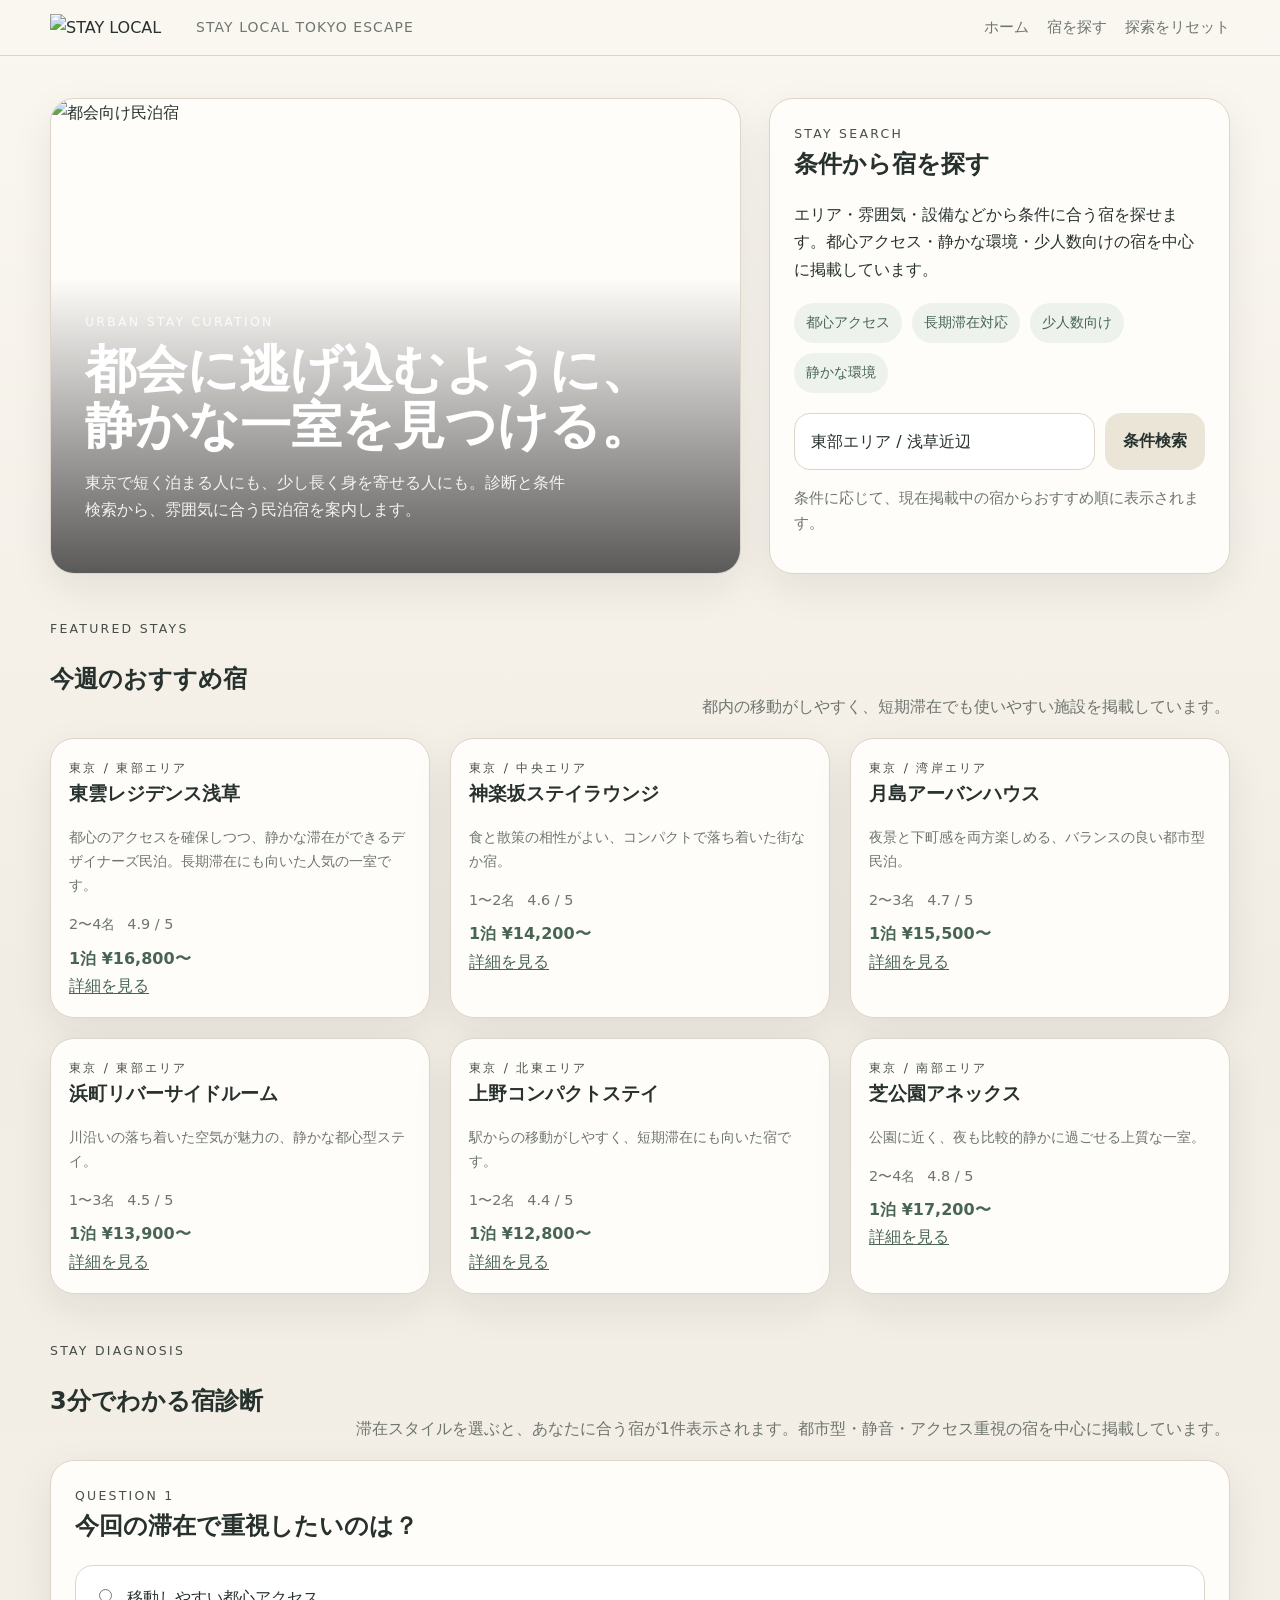
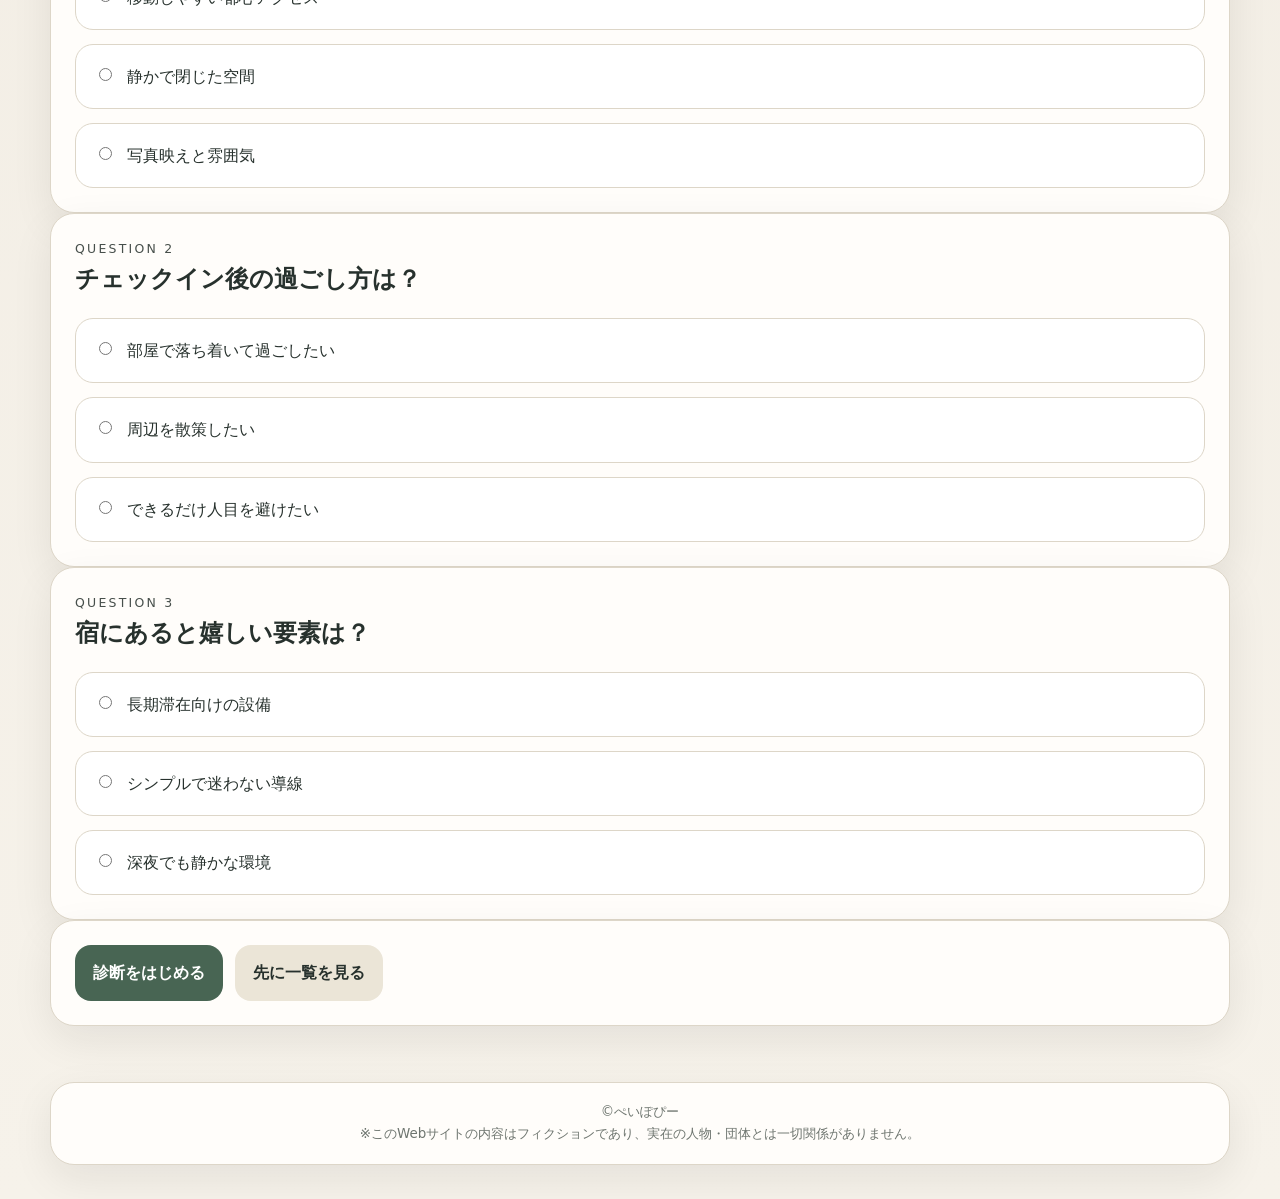
==== commit 7e6cc20d: "a" ====
--- a/index.html
+++ b/index.html
@@ -59,15 +59,7 @@
         </div>
       </div>
       <aside class="hero-side panel">
-
-<div class="panel" style="margin-top:12px">
-  <button id="debug-trigger" class="button" style="width:100%;background:#333;color:#fff;">
-    デバッグ：5秒後にサイト改変
-  </button>
-</div>
-
-
-        <div id="trap-share-box" class="trap-share-box hidden">
+<div id="trap-share-box" class="trap-share-box hidden">
           <div class="eyebrow">Share</div>
           <a id="trap-share-link" class="button trap-share-button" href="https://twitter.com/intent/tweet" target="_blank" rel="noopener noreferrer">Xで共有する</a>
           <p class="notice small">※ trapモード到達後に表示されます。</p>
--- a/assets/css/style.css
+++ b/assets/css/style.css
@@ -585,6 +585,3 @@
   }
 }
 
-#debug-trigger {
-  font-size: 0.95rem;
-}
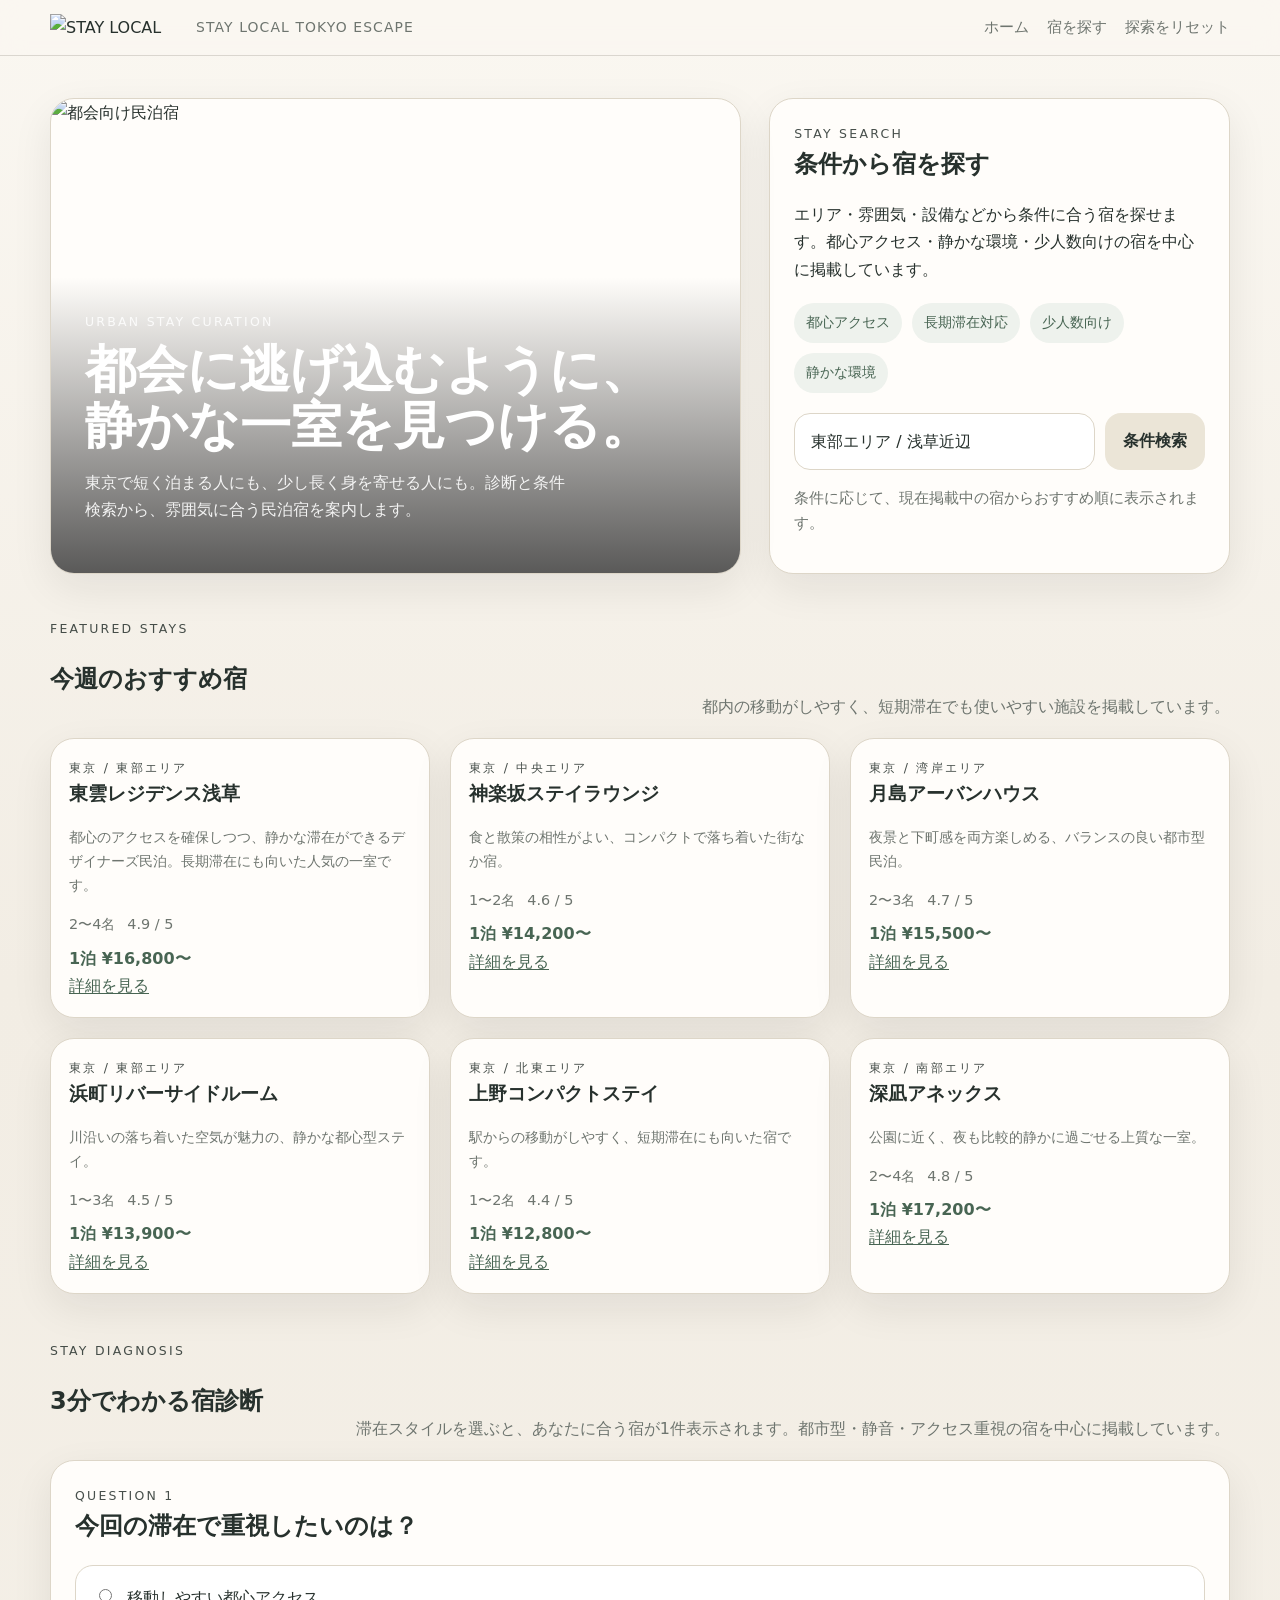
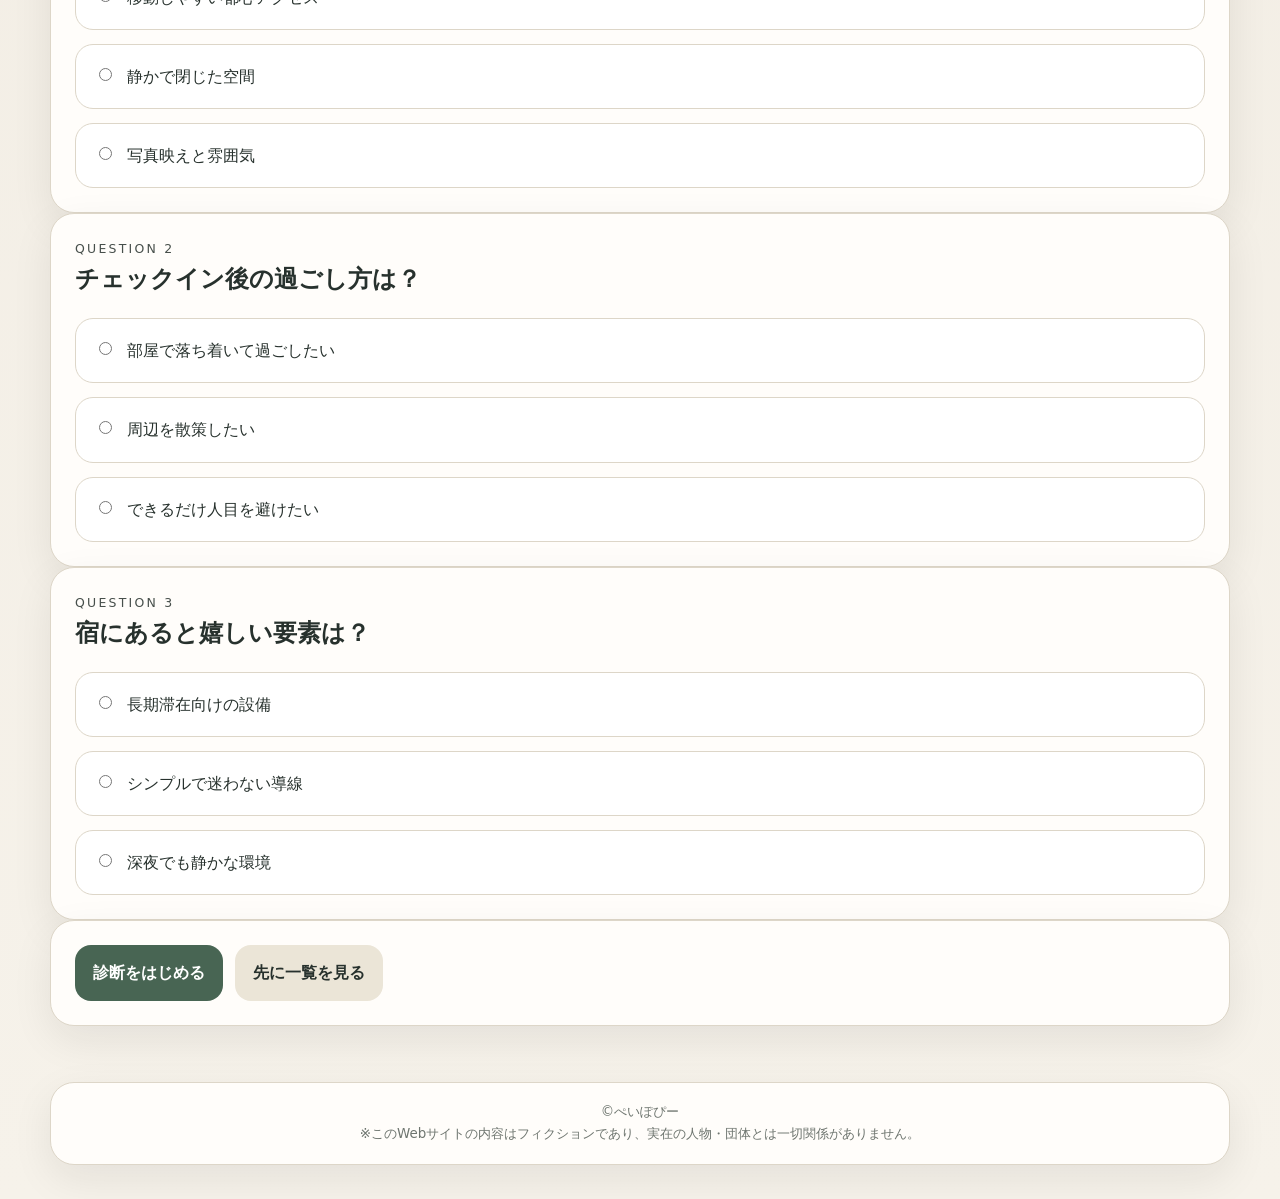
==== commit 48bf87e0: "a" ====
--- a/index.html
+++ b/index.html
@@ -34,7 +34,7 @@
 
 <header class="site-header">
   <div class="container">
-    <a class="brand" href="./">
+    <a class="brand" href="./" data-demo-alter-logo>
       <img src="./assets/images/logo_240x80.png" data-r2-src="assets/images/logo_240x80.png" alt="STAY LOCAL">
       <div class="brand-copy" data-archive-title>STAY LOCAL TOKYO ESCAPE</div>
     </a>
@@ -141,7 +141,7 @@
       <div class="card-body">
         <div class="eyebrow">${stay.area}</div>
         <h3>${stay.name}</h3>
-        <p class="muted small">${stay.summary}</p>
+        <p class="muted small">${(window.getMode && window.getMode() === `trap`) ? (stay.crimeSummary || stay.trapSummary || stay.summary) : stay.summary}</p>
         <div class="meta"><span>${stay.capacity}</span><span>${stay.score}</span></div>
         <div class="price">${stay.priceText}</div>
         <a class="inline-link" href="${window.withModeUrl(`./detail.html?id=${stay.id}`, window.getMode ? window.getMode() : 'favorite')}">詳細を見る</a>
--- a/assets/css/style.css
+++ b/assets/css/style.css
@@ -585,3 +585,51 @@
   }
 }
 
+
+
+/* trap mode: crayon-like blot over the word 宿 */
+.crayon-mask {
+  position: relative;
+  display: inline-block;
+  color: transparent !important;
+  min-width: 1.15em;
+  vertical-align: baseline;
+}
+
+.crayon-mask::before {
+  content: "";
+  position: absolute;
+  left: -0.18em;
+  right: -0.18em;
+  top: 0.03em;
+  bottom: 0.02em;
+  border-radius: 45% 55% 50% 46%;
+  background:
+    radial-gradient(ellipse at 12% 28%, rgba(255,255,255,.95) 0 31%, transparent 33%),
+    radial-gradient(ellipse at 36% 46%, rgba(255,255,255,.92) 0 38%, transparent 40%),
+    radial-gradient(ellipse at 70% 38%, rgba(255,255,255,.94) 0 34%, transparent 36%),
+    radial-gradient(ellipse at 88% 64%, rgba(255,255,255,.88) 0 28%, transparent 30%),
+    linear-gradient(135deg, rgba(133,118,210,.78), rgba(186,174,235,.65));
+  box-shadow:
+    -0.08em 0.02em 0 rgba(126,108,205,.72),
+    0.08em -0.03em 0 rgba(160,145,224,.65),
+    0 0.03em 0 rgba(116,96,196,.55);
+  transform: rotate(-4deg) scaleX(1.28) scaleY(1.2);
+  filter: contrast(1.2);
+}
+
+.crayon-mask::after {
+  content: "";
+  position: absolute;
+  left: -0.22em;
+  right: -0.22em;
+  top: 0.02em;
+  bottom: 0.01em;
+  border-radius: 50%;
+  background:
+    repeating-linear-gradient(13deg, rgba(255,255,255,.9) 0 2px, rgba(145,130,220,.25) 2px 4px, rgba(255,255,255,.82) 4px 7px),
+    repeating-linear-gradient(-18deg, rgba(130,110,210,.35) 0 2px, transparent 2px 5px);
+  mix-blend-mode: screen;
+  opacity: .95;
+  transform: rotate(3deg);
+}
